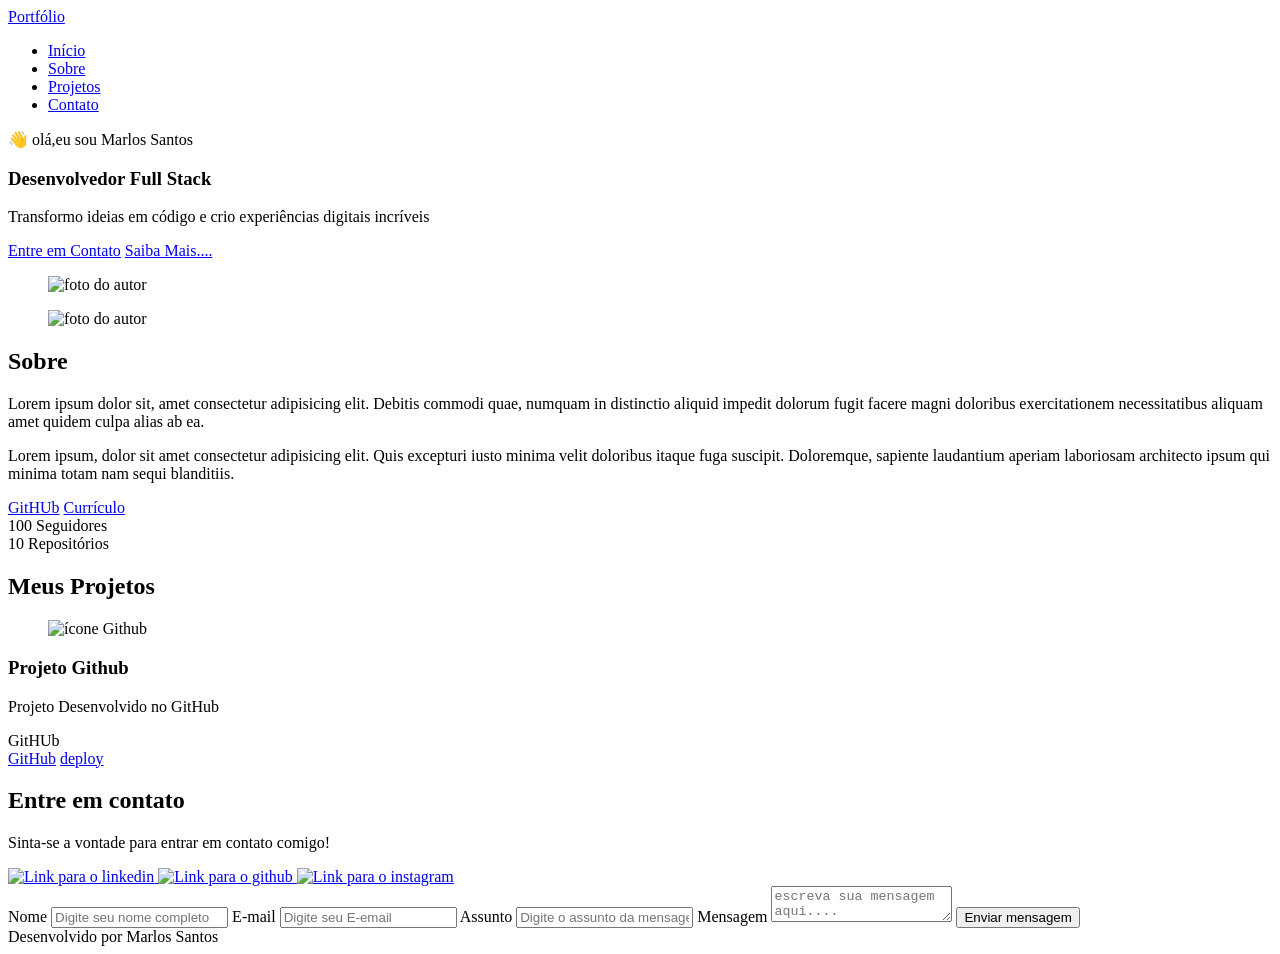
==== index.html @ 1d8e4f79 "feature: cria pagina inicial do site" ====
<!DOCTYPE html>
<html lang="pt-br">

<head>

  <meta charset="UTF-8">

  <meta name="viewport" content="width=device-width, initial-scale=1.0">

  <meta name="author" content="Generation Brasil">
  <meta name="description" content="Portfólio Marlos Santos, 
                desenvolvedor Full Stack especializado em criar experiências 
                digitais incríveis. Conheça meus projetos e entre em contato.">
  <meta name="robots" content="index, follow">

  <link rel="icon" type="image/svg+xml" href="./assets/img/favicon.svg">

  <title>Portfólio Marlos Santos</title>
</head>

<body>
  <!-- Cabeçalho da página  -->
  <header>
    <div class="menu-content">
      <!-- Titulo -->
      <a href="index.html" id="titulo">Portfólio</a>
      <!-- Menu -->
      <nav>
        <ul class="menu-list">
          <li><a href="#hero">Início</a></li>
          <li><a href="#about">Sobre</a></li>
          <li><a href="#projects">Projetos</a></li>
          <li><a href="#contact">Contato</a></li>
        </ul>
      </nav>
    </div>
  </header>
  <!-- Seção principal da página -->
  <main>
    <!-- Seção de boas vindas  -->
    <section id="hero" class="section-container hero-container">
      <article class="hero-content">
        <span> 👋 olá,eu sou Marlos Santos</span>
        <h1>Desenvolvedor Full Stack</h1>
        <p>Transformo ideias em código e crio experiências digitais incríveis</p>

        <div class="buttons-container">
          <a href="#contact" class="botao">Entre em Contato</a>
          <a href="#about" class="botao-outline">Saiba Mais....</a>
        </div>
      </article>
      <!-- Imagem -->
      <figure class="hero-imgage">
        <img src="./assets/img/avatar_dev_man.svg" alt="foto do autor" class="float-animation">
      </figure>
    </section>
    <!-- Seção sobre o autor -->
    <section id="about" class="section-container about-container">
      <figure class="about-imagem">
        <img src="./assets/img/avatar_dev_man.svg" alt="foto do autor">
      </figure>

      <article class="about content">
        <h2>Sobre</h2>
        <p>Lorem ipsum dolor sit, amet consectetur adipisicing elit. Debitis commodi quae, numquam in distinctio aliquid
          impedit dolorum fugit facere magni doloribus exercitationem necessitatibus aliquam amet quidem culpa alias ab
          ea.</p>
        <p>Lorem ipsum, dolor sit amet consectetur adipisicing elit. Quis excepturi iusto minima velit doloribus itaque
          fuga suscipit. Doloremque, sapiente laudantium aperiam laboriosam architecto ipsum qui minima totam nam sequi
          blanditiis.</p>

        <div class="about-buttons-data">
          <div class="buttons-container">
            <a href="#" target="_blank" class="botao">GitHUb</a>
            <a href="#" target="_blank" class="botao-outline"> Currículo</a>
          </div>

          <div class="data-container">
            <div class="data-item">
              <span class="data-number">100</span>
              <span class="data-label">Seguidores</span>
            </div>

            <div class="data-item">
              <span class="data-number">10</span>
              <span class="data-label">Repositórios</span>
            </div>

          </div>
        </div>
      </article>

    </section>
    <!-- seção projetos -->
    <section id="projects" class="section-container projects-container">
      <h2>Meus Projetos</h2>

      <!-- Swiper container -->

      <div class="swiper projects-swiper">
        <div class="swiper-wrapper">
          <div class="swiper-slide">
            <article class="project-card">
              <figure class="project-imagem">
                <img src="./assets/icons/languages/github.svg" alt="ícone Github">
              </figure>
              <div class="projects-content">
                <h3>Projeto Github</h3>
                <p>Projeto Desenvolvido no GitHub</p>

                <div class="projects-tag">
                  <span class="tag"> GitHUb</span>
                </div>

                <div class="projects-button">
                  <a href="#" target="_blank" class="botao botao-sm">GitHub</a>
                  <a href="#" target="_blank" class="botao-outline botao-sm">
                    deploy
                  </a>
                </div>
              </div>
            </article>
          </div>
        </div>

        <!-- BOTÕES DE NAVEGAÇÃO -->
        <div class="swiper-button-next"></div>
        <div class="swiper-button-prev"></div>

        <!-- Paginação -->
        <div class="swiper-pagination"></div>
      </div>
    </section>
    <!-- Seção formulários d contato -->
    <section id="contact" class="section-container contact-container">
      <!-- Redes sociais -->
      <article class="contact-info">
        <h2>Entre em contato</h2>
        <p>Sinta-se a vontade para entrar em contato comigo!</p>

        <div class="social-container">
          <a href="#" target="_blank" class="social-icon" aria-label="LinkedIn">
            <img src="./assets/icons/social/linkedin.svg" alt=" Link para o linkedin">
          </a>
          <a href="#" target="_blank" class="social-icon" aria-label="LinkedIn">
            <img src="./assets/icons/social/github.svg" alt=" Link para o github">
          </a>
          <a href="#" target="_blank" class="social-icon" aria-label="LinkedIn">
            <img src="./assets/icons/social/instagram.svg" alt=" Link para o instagram">
          </a>
        </div>
      </article>

      <!-- FORMULÁRIO -->
      <label for="Nome">Nome</label>
      <input type="text" id="nome" name="nome" placeholder="Digite seu nome completo">
      <span id="erro-nome"></span>

      <label for="email">E-mail</label>
      <input type="email" id="email" name="email" placeholder="Digite seu E-email">
      <span id="erro-email"></span>

      <label for="assunto">Assunto</label>
      <input type="text" id="assunto" name="assunto" placeholder="Digite o assunto da mensagem">
      <span id="erro-assunto"></span>

      <label for="mensagem">Mensagem</label>
      <textarea id="mensagem" name="mensagem" placeholder="escreva sua mensagem aqui...."></textarea>
      <span id="erro-nome"></span>

      <button class="botao" type="submit">Enviar mensagem</button>
    </section>
  </main>
  <!-- Rodapé da página -->
  <footer> Desenvolvido por Marlos Santos</footer>
</body>

</html>
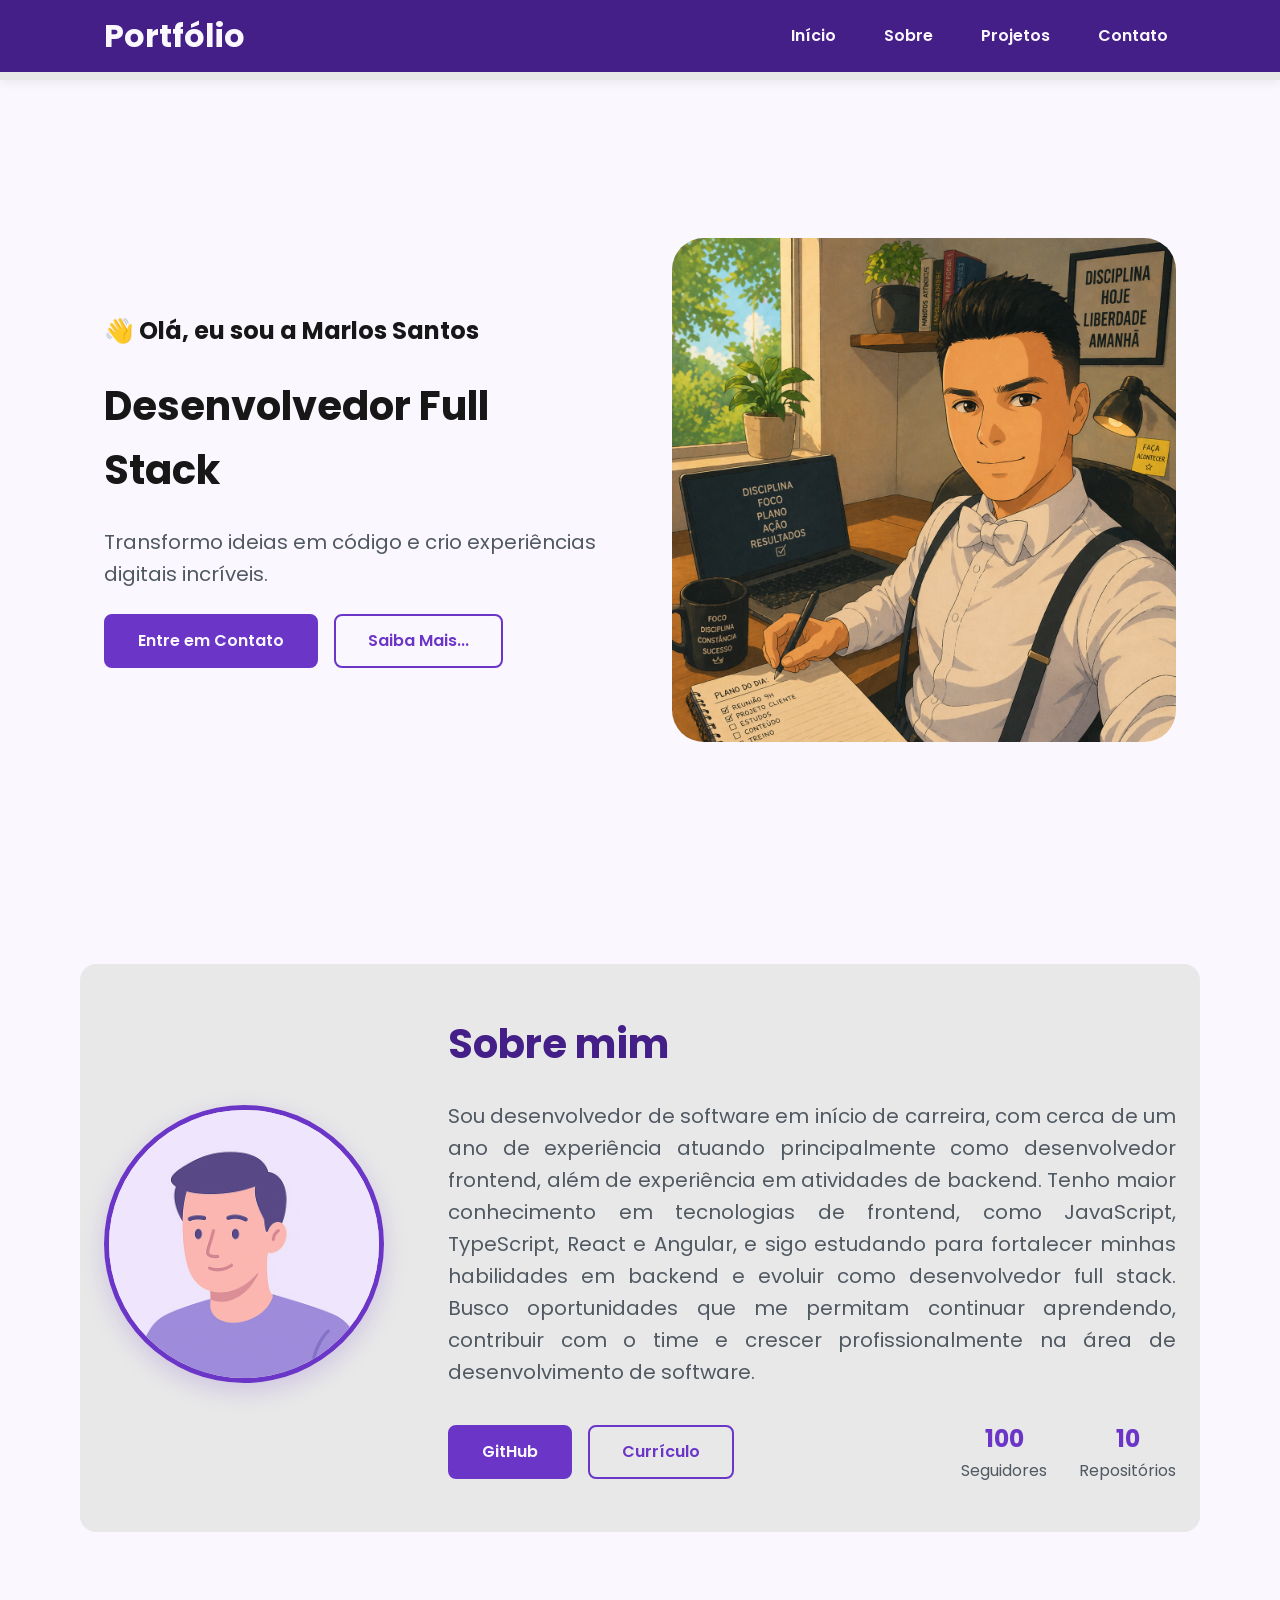
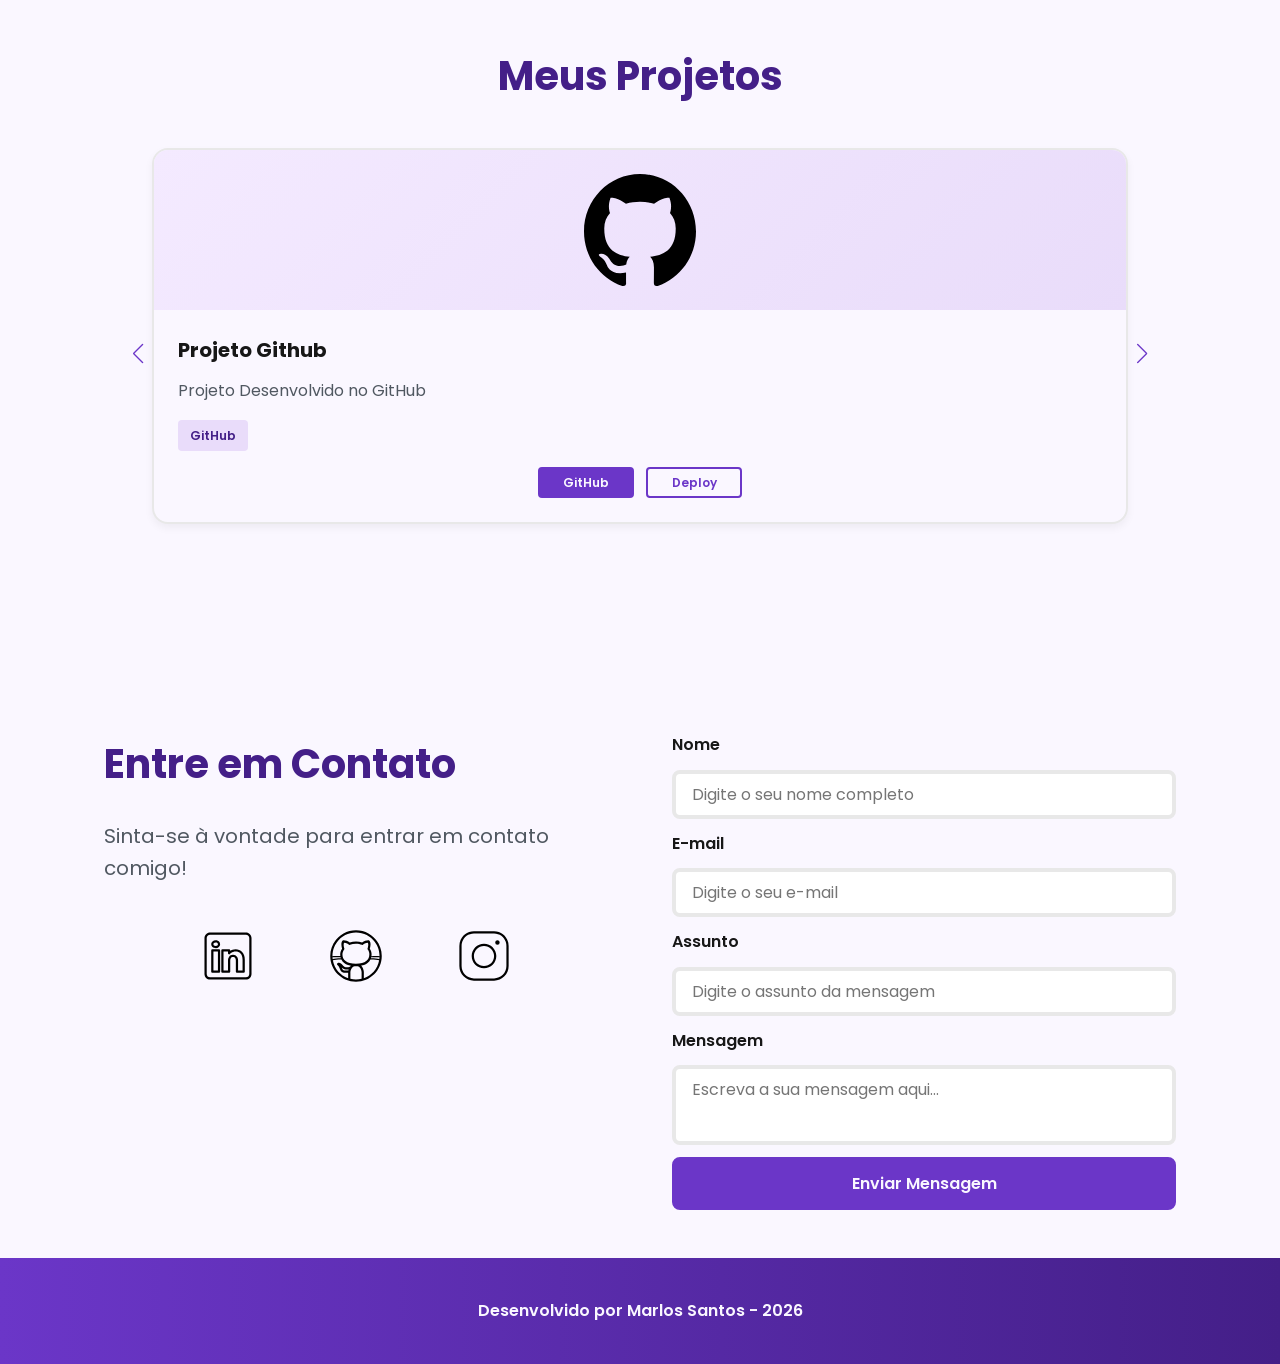
==== commit af28edc5: "styles: cria estilos da pagina" ====
--- a/index.html
+++ b/index.html
@@ -3,28 +3,43 @@
 
 <head>
 
+  <!-- Fontes do Google -->
+  <link rel="preconnect" href="https://fonts.googleapis.com">
+  <link rel="preconnect" href="https://fonts.gstatic.com" crossorigin>
+
+  <!-- Fonte do Google - Poppins -->
+  <link href="https://fonts.googleapis.com/css2?family=Poppins&display=swap" rel="stylesheet">
+
   <meta charset="UTF-8">
-
   <meta name="viewport" content="width=device-width, initial-scale=1.0">
-
   <meta name="author" content="Generation Brasil">
-  <meta name="description" content="Portfólio Marlos Santos, 
+  <meta name="description" content="Portfólio da Generation Brasil, 
                 desenvolvedor Full Stack especializado em criar experiências 
                 digitais incríveis. Conheça meus projetos e entre em contato.">
   <meta name="robots" content="index, follow">
 
   <link rel="icon" type="image/svg+xml" href="./assets/img/favicon.svg">
 
-  <title>Portfólio Marlos Santos</title>
+  <!-- SWIPER CSS -->
+  <link rel="stylesheet" href="https://cdn.jsdelivr.net/npm/swiper@11/swiper-bundle.min.css">
+
+  <!-- Link para a Folha de Estilo da Página - CSS -->
+  <link rel="stylesheet" href="./css/style.css">
+
+  <title>Marlos-Portfólio</title>
 </head>
 
+
 <body>
-  <!-- Cabeçalho da página  -->
+  <!-- Cabeçalho da Página (header) -->
   <header>
+
     <div class="menu-content">
-      <!-- Titulo -->
+
+      <!-- TÍTULO -->
       <a href="index.html" id="titulo">Portfólio</a>
-      <!-- Menu -->
+
+      <!-- MENU -->
       <nav>
         <ul class="menu-list">
           <li><a href="#hero">Início</a></li>
@@ -33,46 +48,61 @@
           <li><a href="#contact">Contato</a></li>
         </ul>
       </nav>
+
     </div>
+
   </header>
-  <!-- Seção principal da página -->
+
+  <!-- Seção Principal da Página (main) -->
   <main>
-    <!-- Seção de boas vindas  -->
+
+    <!-- Seção de Boas vindas -->
     <section id="hero" class="section-container hero-container">
+
+      <!-- BOAS VINDAS -->
       <article class="hero-content">
-        <span> 👋 olá,eu sou Marlos Santos</span>
+
+        <span>👋 Olá, eu sou a Marlos Santos</span>
         <h1>Desenvolvedor Full Stack</h1>
-        <p>Transformo ideias em código e crio experiências digitais incríveis</p>
+        <p>Transformo ideias em código e crio experiências digitais incríveis.</p>
 
         <div class="buttons-container">
           <a href="#contact" class="botao">Entre em Contato</a>
-          <a href="#about" class="botao-outline">Saiba Mais....</a>
-        </div>
+          <a href="#about" class="botao-outline">Saiba Mais...</a>
+        </div>
+
       </article>
-      <!-- Imagem -->
-      <figure class="hero-imgage">
-        <img src="./assets/img/avatar_dev_man.svg" alt="foto do autor" class="float-animation">
+
+      <!-- IMAGEM -->
+      <figure class="hero-image">
+        <img src="./assets/img/marlos.png" alt="Foto do autor." class="float-animation">
       </figure>
-    </section>
-    <!-- Seção sobre o autor -->
+
+    </section>
+
+    <!-- Seção Sobre o autor -->
     <section id="about" class="section-container about-container">
-      <figure class="about-imagem">
-        <img src="./assets/img/avatar_dev_man.svg" alt="foto do autor">
+
+      <figure class="about-image">
+        <img src="./assets/img/avatar_dev_man.svg" alt="Foto do perfil">
       </figure>
 
-      <article class="about content">
-        <h2>Sobre</h2>
-        <p>Lorem ipsum dolor sit, amet consectetur adipisicing elit. Debitis commodi quae, numquam in distinctio aliquid
-          impedit dolorum fugit facere magni doloribus exercitationem necessitatibus aliquam amet quidem culpa alias ab
-          ea.</p>
-        <p>Lorem ipsum, dolor sit amet consectetur adipisicing elit. Quis excepturi iusto minima velit doloribus itaque
-          fuga suscipit. Doloremque, sapiente laudantium aperiam laboriosam architecto ipsum qui minima totam nam sequi
-          blanditiis.</p>
+      <article class="about-content">
+        <h2>Sobre mim</h2>
+        <p>Sou desenvolvedor de software em início de carreira, com cerca de um ano de experiência atuando
+          principalmente como desenvolvedor frontend, além de experiência em atividades de backend.
+
+          Tenho maior conhecimento em tecnologias de frontend, como JavaScript, TypeScript, React e Angular, e sigo
+          estudando para fortalecer minhas habilidades em backend e evoluir como desenvolvedor full stack.
+
+          Busco oportunidades que me permitam continuar aprendendo, contribuir com o time e crescer profissionalmente na
+          área de desenvolvimento de software.</p>
+
 
         <div class="about-buttons-data">
           <div class="buttons-container">
-            <a href="#" target="_blank" class="botao">GitHUb</a>
-            <a href="#" target="_blank" class="botao-outline"> Currículo</a>
+            <a href="#" target="_blank" class="botao">GitHub</a>
+            <a href="#" target="_blank" class="botao-outline">Currículo</a>
           </div>
 
           <div class="data-container">
@@ -80,50 +110,51 @@
               <span class="data-number">100</span>
               <span class="data-label">Seguidores</span>
             </div>
-
             <div class="data-item">
               <span class="data-number">10</span>
               <span class="data-label">Repositórios</span>
             </div>
-
           </div>
         </div>
       </article>
 
     </section>
-    <!-- seção projetos -->
+
+    <!-- Seção Projetos do autor -->
     <section id="projects" class="section-container projects-container">
       <h2>Meus Projetos</h2>
 
-      <!-- Swiper container -->
-
+      <!-- Swiper Container -->
       <div class="swiper projects-swiper">
         <div class="swiper-wrapper">
           <div class="swiper-slide">
+
             <article class="project-card">
-              <figure class="project-imagem">
-                <img src="./assets/icons/languages/github.svg" alt="ícone Github">
-              </figure>
-              <div class="projects-content">
+              <div class="project-image">
+                <img src="./assets/icons/languages/github.svg" alt="Ícone GitHub" />
+              </div>
+
+              <div class="project-content">
                 <h3>Projeto Github</h3>
                 <p>Projeto Desenvolvido no GitHub</p>
-
-                <div class="projects-tag">
-                  <span class="tag"> GitHUb</span>
+                <div class="project-tags">
+                  <span class="tag">GitHub</span>
                 </div>
-
-                <div class="projects-button">
-                  <a href="#" target="_blank" class="botao botao-sm">GitHub</a>
+                <div class="project-buttons">
+                  <a href="#" target="_blank" class="botao botao-sm">
+                    GitHub
+                  </a>
                   <a href="#" target="_blank" class="botao-outline botao-sm">
-                    deploy
+                    Deploy
                   </a>
                 </div>
               </div>
+
             </article>
           </div>
         </div>
 
-        <!-- BOTÕES DE NAVEGAÇÃO -->
+        <!-- Botões de navegação -->
         <div class="swiper-button-next"></div>
         <div class="swiper-button-prev"></div>
 
@@ -131,48 +162,59 @@
         <div class="swiper-pagination"></div>
       </div>
     </section>
-    <!-- Seção formulários d contato -->
+
+    <!-- Seção Formulário de Contato e Redes Sociais -->
     <section id="contact" class="section-container contact-container">
-      <!-- Redes sociais -->
+
+      <!-- REDES SOCIAIS -->
       <article class="contact-info">
-        <h2>Entre em contato</h2>
-        <p>Sinta-se a vontade para entrar em contato comigo!</p>
+        <h2>Entre em Contato</h2>
+        <p>Sinta-se à vontade para entrar em contato comigo!</p>
 
         <div class="social-container">
           <a href="#" target="_blank" class="social-icon" aria-label="LinkedIn">
-            <img src="./assets/icons/social/linkedin.svg" alt=" Link para o linkedin">
+            <img src="./assets/icons/social/linkedin.svg" alt="Link para o Linkedin">
           </a>
-          <a href="#" target="_blank" class="social-icon" aria-label="LinkedIn">
-            <img src="./assets/icons/social/github.svg" alt=" Link para o github">
+          <a href="#" target="_blank" class="social-icon" aria-label="GitHub">
+            <img src="./assets/icons/social/github.svg" alt="Link para o GitHub">
           </a>
-          <a href="#" target="_blank" class="social-icon" aria-label="LinkedIn">
-            <img src="./assets/icons/social/instagram.svg" alt=" Link para o instagram">
+          <a href="#" target="_blank" class="social-icon" aria-label="Instagram">
+            <img src="./assets/icons/social/instagram.svg" alt="Link para o Instagram">
           </a>
         </div>
       </article>
 
       <!-- FORMULÁRIO -->
-      <label for="Nome">Nome</label>
-      <input type="text" id="nome" name="nome" placeholder="Digite seu nome completo">
-      <span id="erro-nome"></span>
-
-      <label for="email">E-mail</label>
-      <input type="email" id="email" name="email" placeholder="Digite seu E-email">
-      <span id="erro-email"></span>
-
-      <label for="assunto">Assunto</label>
-      <input type="text" id="assunto" name="assunto" placeholder="Digite o assunto da mensagem">
-      <span id="erro-assunto"></span>
-
-      <label for="mensagem">Mensagem</label>
-      <textarea id="mensagem" name="mensagem" placeholder="escreva sua mensagem aqui...."></textarea>
-      <span id="erro-nome"></span>
-
-      <button class="botao" type="submit">Enviar mensagem</button>
-    </section>
+      <form id="formulario">
+
+        <label for="nome">Nome</label>
+        <input id="nome" name="nome" type="text" placeholder="Digite o seu nome completo">
+        <span id="erro-nome"></span>
+
+        <label for="email">E-mail</label>
+        <input id="email" name="email" type="text" placeholder="Digite o seu e-mail">
+        <span id="erro-email"></span>
+
+        <label for="assunto">Assunto</label>
+        <input id="assunto" name="assunto" type="text" placeholder="Digite o assunto da mensagem">
+        <span id="erro-assunto"></span>
+
+        <label for="mensagem">Mensagem</label>
+        <textarea id="mensagem" name="mensagem" placeholder="Escreva a sua mensagem aqui..."></textarea>
+        <span id="erro-mensagem"></span>
+
+        <button class="botao" type="submit">Enviar Mensagem</button>
+      </form>
+
+    </section>
+
   </main>
-  <!-- Rodapé da página -->
-  <footer> Desenvolvido por Marlos Santos</footer>
+
+  <!-- Rodapé da Página (footer) -->
+  <footer>
+    Desenvolvido por Marlos Santos - 2026
+  </footer>
+
 </body>
 
 </html>
--- a/css/style.css
+++ b/css/style.css
@@ -0,0 +1,1046 @@
+/* ========================================
+   RESET DO NAVEGADOR
+======================================== */
+* {
+  margin: 0;
+  padding: 0;
+  box-sizing: border-box;
+  font-family: 'Poppins', sans-serif;
+  font-weight: 400;
+  text-decoration: none;
+  outline: none;
+}
+
+/* ========================================
+   VARIÁVEIS
+======================================== */
+:root {
+  /* Paleta de Cores - Purple */
+  --purple-50: #f4eaff;
+  --purple-100: #e9dcfa;
+  --purple-200: #cdb3f0;
+  --purple-300: #b186e5;
+  --purple-400: #9460db;
+  --purple-500: #6b36c8;
+  --purple-600: #5b2ca0;
+  --purple-700: #4c2177;
+  --purple-800: #441f88;
+  --purple-900: #2a0e4d;
+  --purple-950: #1a0730;
+
+  /* Cores Neutras */
+  --gray-200: #e8e8e8;
+  --gray-400: #505861;
+  --black: #171717;
+  --white: #FAF7FF;
+
+  /* Cores de Estado */
+  --error: #e63946;
+
+  /* Sombras */
+  --shadow-sm: 0 0.25rem 0.5rem rgba(0, 0, 0, 0.05);
+  --shadow-md: 0 0.25rem 0.75rem rgba(107, 54, 200, 0.3);
+  --shadow-lg: 0 0.5rem 1.5rem rgba(107, 54, 200, 0.2);
+
+  /* Espaçamentos */
+  --spacing-xs: 0.5rem;
+  --spacing-sm: 1rem;
+  --spacing-md: 1.5rem;
+  --spacing-lg: 2rem;
+  --spacing-xl: 3rem;
+  --spacing-2xl: 4rem;
+
+  /* Tamanhos de Fonte */
+  --text-sm: 0.75rem;
+  --text-base: 1rem;
+  --text-lg: 1.25rem;
+  --text-xl: 1.5rem;
+  --text-2xl: 2rem;
+  --text-3xl: 2.5rem;
+
+  /* Border Radius */
+  --radius-sm: 0.25rem;
+  --radius-md: 0.5rem;
+  --radius-lg: 1rem;
+  --radius-xl: 2rem;
+  --radius-full: 50%;
+
+  /* Animação Padrão */
+  --transition-default: all 0.3s ease;
+}
+
+/* ========================================
+   CONFIGURAÇÕES BÁSICAS
+======================================== */
+html {
+  scroll-behavior: smooth;
+}
+
+body {
+  display: flex;
+  flex-direction: column;
+  min-height: 100vh;
+  background-color: var(--white);
+  line-height: 1.6;
+  color: var(--black);
+}
+
+main {
+  flex: 1;
+}
+
+/* ========================================
+   SEÇÕES - BASE COMUM
+======================================== */
+.section-container {
+  max-width: 70rem;
+  margin: 0 auto;
+  padding: var(--spacing-xl) var(--spacing-md);
+  scroll-margin-top: 6rem;
+}
+
+/* ========================================
+   BOTÕES
+======================================== */
+
+/* Container para botões*/
+.buttons-container {
+  display: flex;
+  gap: var(--spacing-sm);
+}
+
+/* Base comum para todos os botões*/
+.botao,
+.botao-outline {
+  display: inline-block;
+  padding: 0.75rem 2rem;
+  border: 0.15rem solid transparent;
+  border-radius: var(--radius-md);
+  font-size: var(--text-base);
+  font-weight: 600;
+  text-align: center;
+  cursor: pointer;
+  transition: var(--transition-default);
+}
+
+/* Botão preenchido (primário) */
+.botao {
+  border-color: var(--purple-500);
+  background-color: var(--purple-500);
+  color: var(--white);
+}
+
+.botao:hover {
+  border-color: var(--purple-800);
+  background-color: var(--purple-800);
+  box-shadow: var(--shadow-md);
+  transform: translateY(-0.25rem);
+}
+
+/* Botão outline (secundário) */
+.botao-outline {
+  border-color: var(--purple-500);
+  background-color: transparent;
+  color: var(--purple-500);
+}
+
+.botao-outline:hover {
+  border-color: var(--purple-500);
+  background-color: var(--purple-500);
+  color: var(--white);
+  transform: translateY(-0.25rem);
+}
+
+/* Modificador para botões pequenos (usado em projetos) */
+.botao.botao-sm,
+.botao-outline.botao-sm {
+  min-width: 6rem;
+  padding: 0.25rem var(--spacing-sm);
+  border-width: 0.125rem;
+  border-radius: 0.25rem;
+  font-size: var(--text-sm);
+}
+
+/* ========================================
+   SEÇÃO HEADER - CABEÇALHO E MENU
+======================================== */
+header {
+  position: sticky;
+  top: 0;
+  z-index: 1000;
+  width: 100%;
+  height: 5rem;
+  border-bottom: var(--spacing-xs) solid var(--gray-200);
+  background-color: var(--purple-800);
+  box-shadow: var(--shadow-sm);
+}
+
+header a {
+  font-weight: 600;
+  color: var(--white);
+  transition: color 0.3s ease;
+}
+
+header a:hover {
+  color: var(--purple-100);
+}
+
+#titulo {
+  font-size: var(--text-2xl);
+  font-weight: 700;
+}
+
+.menu-content {
+  display: flex;
+  justify-content: space-between;
+  align-items: center;
+  max-width: 70rem;
+  height: 100%;
+  margin: 0 auto;
+  padding: 0 var(--spacing-md);
+}
+
+.menu-list {
+  display: flex;
+  gap: var(--spacing-lg);
+  list-style: none;
+}
+
+.menu-list a {
+  padding: var(--spacing-xs);
+}
+
+/* ========================================
+   SEÇÃO HERO
+======================================== */
+.hero-container {
+  display: flex;
+  align-items: center;
+  gap: var(--spacing-2xl);
+  min-height: calc(100vh - 5rem);
+}
+
+.hero-content {
+  display: flex;
+  flex: 1;
+  flex-direction: column;
+  gap: var(--spacing-md);
+}
+
+.hero-content span {
+  font-size: var(--text-xl);
+  font-weight: 700;
+}
+
+.hero-content h1 {
+  font-size: var(--text-3xl);
+  font-weight: 700;
+}
+
+.hero-content p,
+.about-content p,
+.contact-info p {
+  font-size: var(--text-lg);
+  color: var(--gray-400);
+}
+
+.hero-image {
+  display: flex;
+  flex: 1;
+  justify-content: center;
+}
+
+.hero-image img {
+  width: 100%;
+  max-width: 100%;
+  border-radius: var(--radius-xl);
+}
+
+/* Animação flutuante */
+@keyframes float {
+
+  0%,
+  100% {
+    transform: translateY(0);
+  }
+
+  50% {
+    transform: translateY(-1.25rem);
+  }
+}
+
+.float-animation {
+  animation: float 3s ease-in-out infinite;
+}
+
+/* ========================================
+   SEÇÃO ABOUT
+======================================== */
+.about-container {
+  display: flex;
+  align-items: center;
+  gap: var(--spacing-2xl);
+  margin: var(--spacing-2xl) auto;
+  border-radius: var(--radius-lg);
+  background-color: var(--gray-200);
+}
+
+.about-image {
+  flex: 0 0 17.5rem;
+}
+
+.about-image img {
+  width: 100%;
+  border: 0.35rem solid var(--purple-500);
+  border-radius: var(--radius-full);
+  box-shadow: var(--shadow-lg);
+}
+
+.about-content h2,
+.projects-container h2,
+.contact-info h2 {
+  margin-bottom: var(--spacing-md);
+  font-size: var(--text-3xl);
+  font-weight: 700;
+  color: var(--purple-800);
+}
+
+.about-content p {
+  margin-bottom: var(--spacing-sm);
+  text-align: justify;
+}
+
+.about-buttons-data {
+  display: flex;
+  justify-content: space-between;
+  align-items: center;
+  gap: var(--spacing-lg);
+  margin-top: var(--spacing-lg);
+}
+
+.about-buttons-data .botao {
+  margin-right: auto;
+}
+
+.data-container {
+  display: flex;
+  gap: var(--spacing-lg);
+  margin-top: 0;
+}
+
+.data-item {
+  display: flex;
+  flex-direction: column;
+  align-items: center;
+}
+
+.data-number {
+  font-size: var(--text-xl);
+  font-weight: 700;
+  text-align: center;
+  color: var(--purple-500);
+}
+
+.data-label {
+  font-size: var(--text-base);
+  text-align: center;
+  color: var(--gray-400);
+}
+
+/* ========================================
+   SEÇÃO PROJECTS
+======================================== */
+.projects-container {
+  scroll-margin-top: 3rem;
+  margin: var(--spacing-2xl) auto;
+  text-align: center;
+}
+
+.projects-swiper {
+  position: relative;
+  width: 100%;
+  padding: var(--spacing-sm) var(--spacing-xl) var(--spacing-xl);
+  overflow: hidden;
+}
+
+/* Card de projetos */
+.project-card {
+  display: flex;
+  flex-direction: column;
+  width: 100%;
+  height: 100%;
+  border: 0.15rem solid var(--gray-200);
+  border-radius: var(--radius-lg);
+  background-color: var(--white);
+  box-shadow: var(--shadow-sm);
+  overflow: hidden;
+  transition: var(--transition-default);
+}
+
+.project-card:hover {
+  box-shadow: var(--shadow-lg);
+}
+
+.project-image {
+  display: flex;
+  align-items: center;
+  justify-content: center;
+  width: 100%;
+  height: 10rem;
+  background: linear-gradient(135deg, var(--purple-50) 0%, var(--purple-100) 100%);
+}
+
+.project-image img {
+  width: 75%;
+  height: 75%;
+  max-width: 7rem;
+  max-height: 7rem;
+  object-fit: contain;
+  transition: transform 0.3s ease;
+}
+
+.project-content {
+  display: flex;
+  flex: 1;
+  flex-direction: column;
+  padding: var(--spacing-md);
+  text-align: left;
+}
+
+.project-content h3 {
+  margin-bottom: 0.75rem;
+  font-size: var(--text-lg);
+  font-weight: 700;
+}
+
+.project-content p {
+  flex: 1;
+  margin-bottom: var(--spacing-sm);
+  font-size: var(--text-base);
+  color: var(--gray-400);
+}
+
+/* Tags de Tecnologias */
+.project-tags {
+  display: flex;
+  flex-wrap: wrap;
+  gap: var(--spacing-xs);
+}
+
+.tag {
+  padding: 0.375rem 0.75rem;
+  border-radius: var(--radius-sm);
+  background-color: var(--purple-100);
+  font-size: var(--text-sm);
+  font-weight: 600;
+  color: var(--purple-800);
+}
+
+/* Container - Botões do Card */
+.project-buttons {
+  display: flex;
+  justify-content: center;
+  align-items: center;
+  gap: 0.75rem;
+  margin-top: var(--spacing-sm);
+}
+
+/* ========================================
+   SEÇÃO PROJECTS - CARROSSEL (SWIPER)
+======================================== */
+.swiper-wrapper {
+  align-items: stretch;
+}
+
+.swiper-slide {
+  display: flex;
+  height: auto;
+}
+
+/* Botões do Swiper (navegação) */
+.swiper-button-next,
+.swiper-button-prev {
+  width: 3rem;
+  height: 3rem;
+}
+
+.swiper-button-next:after,
+.swiper-button-prev:after {
+  font-size: var(--text-lg);
+  color: var(--purple-500);
+}
+
+.swiper-button-next:hover:after,
+.swiper-button-prev:hover:after {
+  color: var(--purple-800);
+}
+
+/* Indicadores de paginação */
+.swiper-pagination-bullet {
+  width: 0.75rem;
+  height: 0.75rem;
+  background-color: var(--gray-200);
+  opacity: 1;
+}
+
+.swiper-pagination-bullet-active {
+  width: var(--spacing-lg);
+  border-radius: var(--radius-sm);
+  background-color: var(--purple-500);
+}
+
+/* ========================================
+   SEÇÃO CONTACT
+======================================== */
+.contact-container {
+  display: grid;
+  grid-template-columns: 1fr 1fr;
+  gap: var(--spacing-2xl);
+}
+
+/* Redes Sociais */
+.contact-info h2 {
+  margin-bottom: var(--spacing-md);
+}
+
+.contact-info p {
+  margin-bottom: var(--spacing-lg);
+}
+
+.social-container {
+  display: flex;
+  justify-content: center;
+  gap: var(--spacing-xl);
+}
+
+.social-icon {
+  width: 5rem;
+  height: 5rem;
+  padding: 0.75rem;
+  border-radius: var(--radius-md);
+  transition: var(--transition-default);
+}
+
+.social-icon img {
+  width: 100%;
+  filter: brightness(0) saturate(100%);
+  transition: filter 0.3s ease;
+}
+
+.social-icon:hover img {
+  filter: brightness(0) saturate(100%) invert(42%) sepia(93%) saturate(1352%) hue-rotate(243deg) brightness(79%) contrast(91%);
+}
+
+/* Formulário */
+form {
+  display: flex;
+  flex-direction: column;
+  gap: 0.75rem;
+}
+
+form label {
+  font-size: var(--text-base);
+  font-weight: 600;
+}
+
+form input,
+form textarea {
+  width: 100%;
+  padding: 0.5rem var(--spacing-sm);
+  border: 0.25rem solid var(--gray-200);
+  border-radius: var(--radius-md);
+  font-family: inherit;
+  font-size: var(--text-base);
+  transition: border-color 0.3s ease;
+}
+
+form input:focus,
+form textarea:focus {
+  border-color: var(--purple-500);
+  outline: none;
+}
+
+form textarea {
+  min-height: 5rem;
+  resize: none;
+}
+
+form span {
+  margin-top: -0.75rem;
+  font-size: var(--text-sm);
+  color: var(--error);
+}
+
+/* ========================================
+   SEÇÃO FOOTER - RODAPÉ
+======================================== */
+footer {
+  padding: 2.5rem;
+  background: linear-gradient(to right, var(--purple-500), var(--purple-800));
+  font-weight: 600;
+  text-align: center;
+  color: var(--white);
+}
+
+/* ========================================
+   PÁGINA SUCCESS
+======================================== */
+.success-container {
+  display: flex;
+  flex-direction: column;
+  justify-content: center;
+  align-items: center;
+  width: 100%;
+  min-height: calc(100vh - 12.5rem);
+  padding: var(--spacing-xl) var(--spacing-md);
+}
+
+.success-content {
+  display: flex;
+  flex-direction: column;
+  align-items: center;
+  gap: var(--spacing-md);
+  max-width: 37.5rem;
+  text-align: center;
+}
+
+.success-content h1 {
+  font-size: var(--text-3xl);
+  font-weight: 700;
+  color: var(--purple-800);
+}
+
+.success-content h2 {
+  font-size: var(--text-lg);
+  color: var(--gray-400);
+}
+
+.success-icon {
+  display: flex;
+  align-items: center;
+  justify-content: center;
+  width: 7.5rem;
+  height: 7.5rem;
+  border-radius: var(--radius-full);
+  background-color: var(--purple-100);
+}
+
+.success-icon img {
+  width: 6rem;
+  height: 6rem;
+  filter: brightness(0) saturate(100%) invert(11%) sepia(69%) saturate(3759%) hue-rotate(256deg) brightness(101%) contrast(96%);
+}
+
+/* ========================================
+   RESPONSIVIDADE - TABLETS (até 1024px)
+======================================== */
+
+@media screen and (max-width: 1024px) {
+
+  /* Layout */
+  .section-container {
+    padding: var(--spacing-lg) var(--spacing-md);
+  }
+
+  /* Tipografia */
+  .section-container h1 {
+    font-size: var(--text-3xl);
+  }
+
+  .section-container h2 {
+    font-size: var(--text-2xl);
+  }
+
+  .section-container p {
+    font-size: var(--text-base);
+  }
+
+  .section-container span {
+    font-size: var(--text-lg);
+  }
+
+  .success-content h1 {
+    font-size: var(--text-3xl);
+  }
+
+  .success-content h2 {
+    font-size: var(--text-lg);
+  }
+
+  /* Header */
+  #titulo {
+    font-size: var(--text-xl);
+  }
+
+  /* Header - Oculta menu em telas pequenas */
+  @media (max-width: 768px) {
+    .menu-list {
+      display: none;
+    }
+  }
+
+  /* Hero */
+  .hero-container {
+    flex-direction: column-reverse;
+    gap: var(--spacing-lg);
+    min-height: 60vh;
+    text-align: center;
+  }
+
+  .hero-content,
+  .hero-image {
+    width: 90%;
+  }
+
+  .hero-image img {
+    object-fit: cover;
+  }
+
+  .buttons-container {
+    justify-content: center;
+    width: 100%;
+  }
+
+  .hero-container .botao,
+  .hero-container .botao-outline {
+    padding: 0.75rem 1.5rem;
+    font-size: var(--text-base);
+    white-space: nowrap;
+  }
+
+  /* About */
+  .about-container {
+    flex-direction: column;
+    gap: var(--spacing-md);
+    margin: var(--spacing-lg);
+    padding: var(--spacing-lg);
+  }
+
+  .about-image {
+    flex: 0 0 auto;
+    width: 100%;
+    display: flex;
+    justify-content: center;
+  }
+
+  .about-image img {
+    max-width: 16rem;
+    width: 100%;
+  }
+
+  .about-content {
+    width: 100%;
+  }
+
+  .about-buttons-data {
+    flex-direction: column;
+    gap: var(--spacing-md);
+    align-items: stretch;
+  }
+
+  .about-buttons-data .botao {
+    margin-right: 0;
+  }
+
+  .data-container {
+    justify-content: center;
+    width: 100%;
+  }
+
+  /* Projects */
+  .projects-container {
+    margin: var(--spacing-lg) auto 0;
+  }
+
+  .projects-swiper {
+    margin: 0;
+    padding: var(--spacing-sm) var(--spacing-lg) 2.5rem;
+  }
+
+  .project-card {
+    width: 100%;
+    height: 30rem;
+    min-height: 30rem;
+    max-height: 30rem;
+    max-width: 100%;
+  }
+
+  .project-content {
+    display: flex;
+    flex-direction: column;
+    justify-content: space-between;
+    height: 100%;
+  }
+
+  .project-content p {
+    flex: 1;
+    overflow: hidden;
+  }
+
+  .project-tags {
+    min-height: 2.5rem;
+    align-items: flex-start;
+  }
+
+  .swiper-wrapper {
+    align-items: stretch;
+  }
+
+  .swiper-slide {
+    display: flex;
+    justify-content: center;
+    align-items: stretch;
+    height: auto;
+  }
+
+  .swiper-button-next,
+  .swiper-button-prev {
+    display: none;
+  }
+
+  /* Contact */
+  .contact-container {
+    grid-template-columns: 1fr;
+    gap: var(--spacing-lg);
+    width: 90%;
+    margin: 0 auto;
+  }
+
+  /* Success Page */
+  .success-container {
+    padding: var(--spacing-xl) var(--spacing-md);
+    min-height: calc(100vh - 10rem);
+  }
+
+  .success-content {
+    gap: var(--spacing-lg);
+    max-width: 35rem;
+  }
+
+  .success-icon {
+    width: 6rem;
+    height: 6rem;
+  }
+
+  .success-icon img {
+    width: 5rem;
+    height: 5rem;
+  }
+}
+
+/* ========================================
+   RESPONSIVIDADE - MOBILE (até 480px)
+======================================== */
+
+@media screen and (max-width: 480px) {
+
+  /* Layout */
+  .section-container {
+    padding: var(--spacing-md) var(--spacing-sm);
+  }
+
+  /* Tipografia Mobile */
+  .section-container h1 {
+    font-size: var(--text-xl);
+  }
+
+  .section-container h2 {
+    font-size: var(--text-xl);
+  }
+
+  .section-container p {
+    font-size: var(--text-base);
+  }
+
+  .section-container span {
+    font-size: var(--text-lg);
+  }
+
+  .success-content h1 {
+    font-size: var(--text-xl);
+  }
+
+  .success-content h2 {
+    font-size: var(--text-base);
+  }
+
+  /* Header */
+  #titulo {
+    font-size: var(--text-xl);
+  }
+
+  .menu-list {
+    display: none;
+  }
+
+  /* Hero */
+  .hero-container {
+    gap: var(--spacing-sm);
+  }
+
+  .hero-content {
+    gap: var(--spacing-xs);
+    width: 100%;
+  }
+
+  .buttons-container {
+    flex-direction: column;
+    gap: 0.75rem;
+    width: 100%;
+  }
+
+  .buttons-container .botao,
+  .buttons-container .botao-outline {
+    width: 100%;
+  }
+
+  .hero-container .botao,
+  .hero-container .botao-outline {
+    padding: 0.75rem 1rem;
+    font-size: var(--text-base);
+    white-space: nowrap;
+  }
+
+  .hero-image {
+    width: 100%;
+  }
+
+  .hero-image img {
+    max-width: 20rem;
+  }
+
+  /* About */
+  .about-container {
+    margin: var(--spacing-lg) 0.5rem;
+    padding: var(--spacing-md);
+  }
+
+  .about-image img {
+    max-width: 14rem;
+  }
+
+  .about-buttons-data .botao,
+  .about-buttons-data .botao-outline {
+    width: 100%;
+    padding: 0.75rem var(--spacing-lg);
+    font-size: var(--text-base);
+    text-align: center;
+  }
+
+  .data-number {
+    font-size: var(--text-lg);
+  }
+
+  .data-label {
+    font-size: var(--text-sm);
+  }
+
+  /* Projects */
+  .projects-container {
+    margin: var(--spacing-lg) auto 0;
+  }
+
+  .projects-swiper {
+    position: relative;
+    margin: 0;
+    padding: var(--spacing-sm) 0 2rem 0;
+    overflow: visible;
+  }
+
+  .project-card {
+    width: 100%;
+    height: 20rem;
+    max-width: 20rem;
+  }
+
+  .project-image {
+    height: 10rem;
+  }
+
+  .project-content {
+    padding: var(--spacing-md);
+  }
+
+  .project-content h3 {
+    font-size: var(--text-lg);
+  }
+
+  .project-content p {
+    font-size: var(--text-base);
+  }
+
+  /* Contact */
+  .contact-container {
+    width: 100%;
+  }
+
+  .contact-info p {
+    margin-bottom: var(--spacing-md);
+  }
+
+  .social-container {
+    flex-wrap: wrap;
+    gap: var(--spacing-lg);
+    margin-bottom: var(--spacing-xs);
+  }
+
+  .social-icon {
+    width: 4rem;
+    height: 4rem;
+  }
+
+  /* Formulário */
+  form {
+    gap: var(--spacing-sm);
+  }
+
+  form label {
+    font-size: var(--text-base);
+  }
+
+  form input,
+  form textarea {
+    padding: 0.75rem;
+    font-size: var(--text-base);
+  }
+
+  form button {
+    padding: 0.75rem var(--spacing-md);
+    font-size: var(--text-base);
+  }
+
+  /* Footer */
+  footer {
+    padding: var(--spacing-md) var(--spacing-sm);
+    font-size: var(--text-sm);
+  }
+
+  /* Success Page */
+  .success-container {
+    padding: var(--spacing-lg) var(--spacing-sm);
+    min-height: calc(100vh - 8rem);
+  }
+
+  .success-content {
+    gap: var(--spacing-md);
+    max-width: 100%;
+    padding: 0 var(--spacing-sm);
+  }
+
+  .success-icon {
+    width: 5rem;
+    height: 5rem;
+  }
+
+  .success-icon img {
+    width: 4rem;
+    height: 4rem;
+  }
+
+  .success-content .botao {
+    width: 100%;
+    max-width: 20rem;
+    padding: 0.75rem var(--spacing-lg);
+  }
+
+}
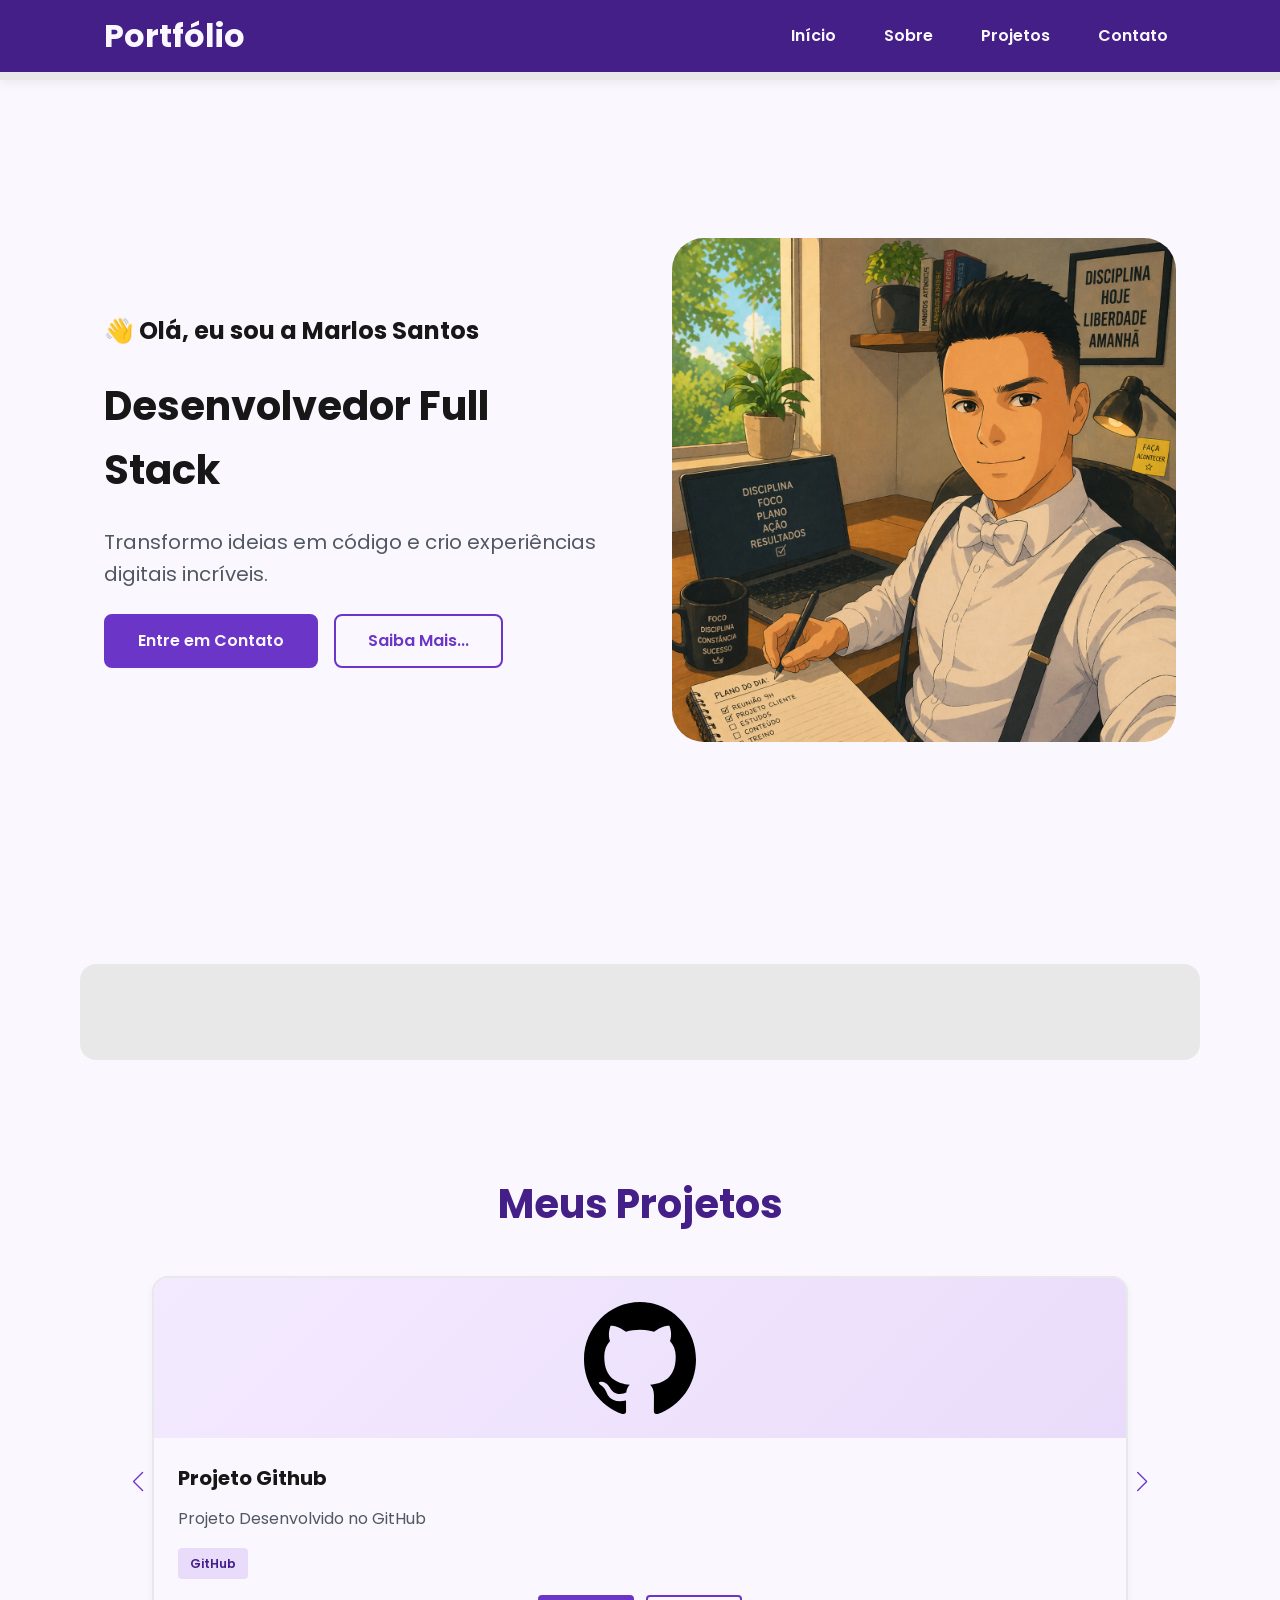
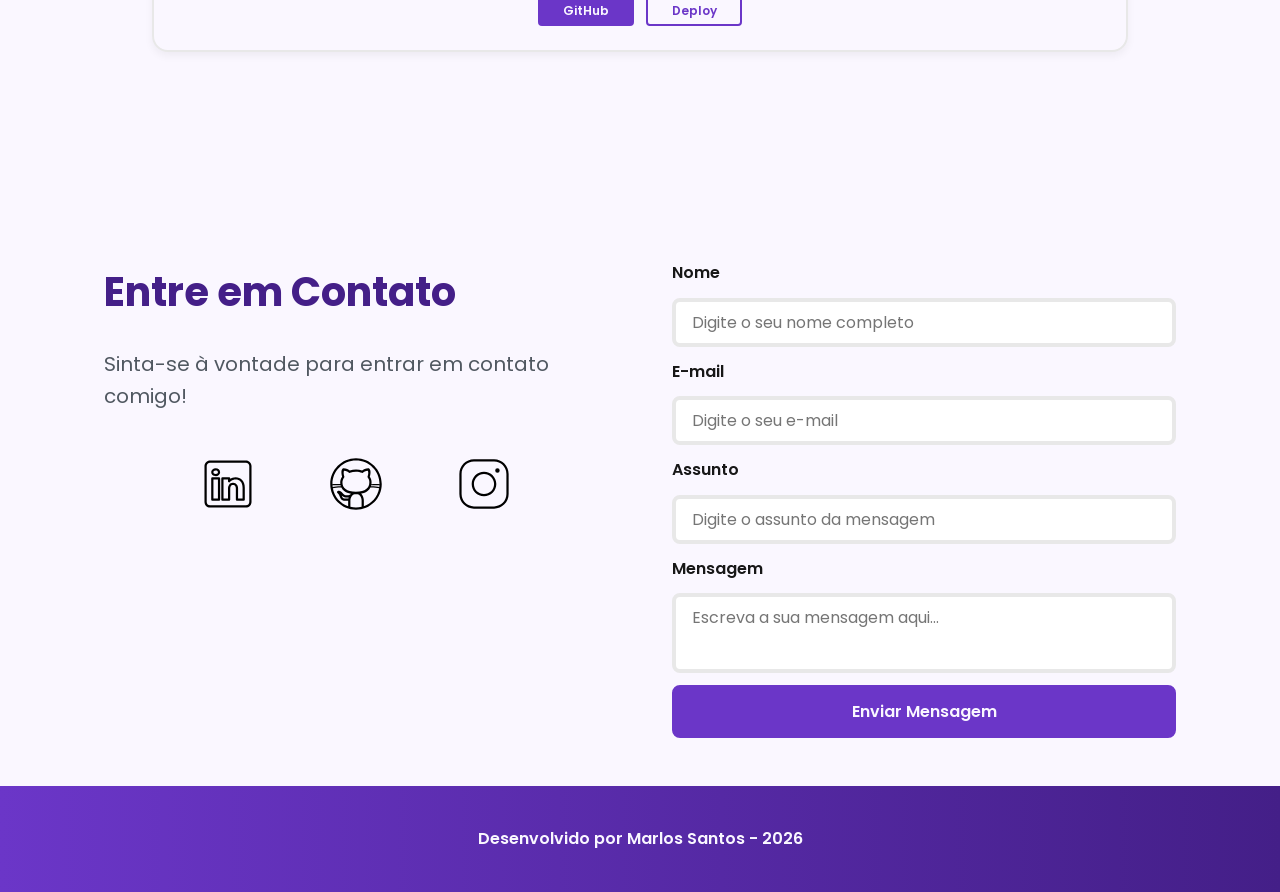
==== commit bdb7ba57: "feature:cria função para buscar dados na api github, para completar infomações da sessão about de fo" ====
--- a/index.html
+++ b/index.html
@@ -83,40 +83,7 @@
     <!-- Seção Sobre o autor -->
     <section id="about" class="section-container about-container">
 
-      <figure class="about-image">
-        <img src="./assets/img/avatar_dev_man.svg" alt="Foto do perfil">
-      </figure>
 
-      <article class="about-content">
-        <h2>Sobre mim</h2>
-        <p>Sou desenvolvedor de software em início de carreira, com cerca de um ano de experiência atuando
-          principalmente como desenvolvedor frontend, além de experiência em atividades de backend.
-
-          Tenho maior conhecimento em tecnologias de frontend, como JavaScript, TypeScript, React e Angular, e sigo
-          estudando para fortalecer minhas habilidades em backend e evoluir como desenvolvedor full stack.
-
-          Busco oportunidades que me permitam continuar aprendendo, contribuir com o time e crescer profissionalmente na
-          área de desenvolvimento de software.</p>
-
-
-        <div class="about-buttons-data">
-          <div class="buttons-container">
-            <a href="#" target="_blank" class="botao">GitHub</a>
-            <a href="#" target="_blank" class="botao-outline">Currículo</a>
-          </div>
-
-          <div class="data-container">
-            <div class="data-item">
-              <span class="data-number">100</span>
-              <span class="data-label">Seguidores</span>
-            </div>
-            <div class="data-item">
-              <span class="data-number">10</span>
-              <span class="data-label">Repositórios</span>
-            </div>
-          </div>
-        </div>
-      </article>
 
     </section>
 
@@ -215,6 +182,7 @@
     Desenvolvido por Marlos Santos - 2026
   </footer>
 
+  <script src="./assets/js/script.js"></script>
 </body>
 
 </html>
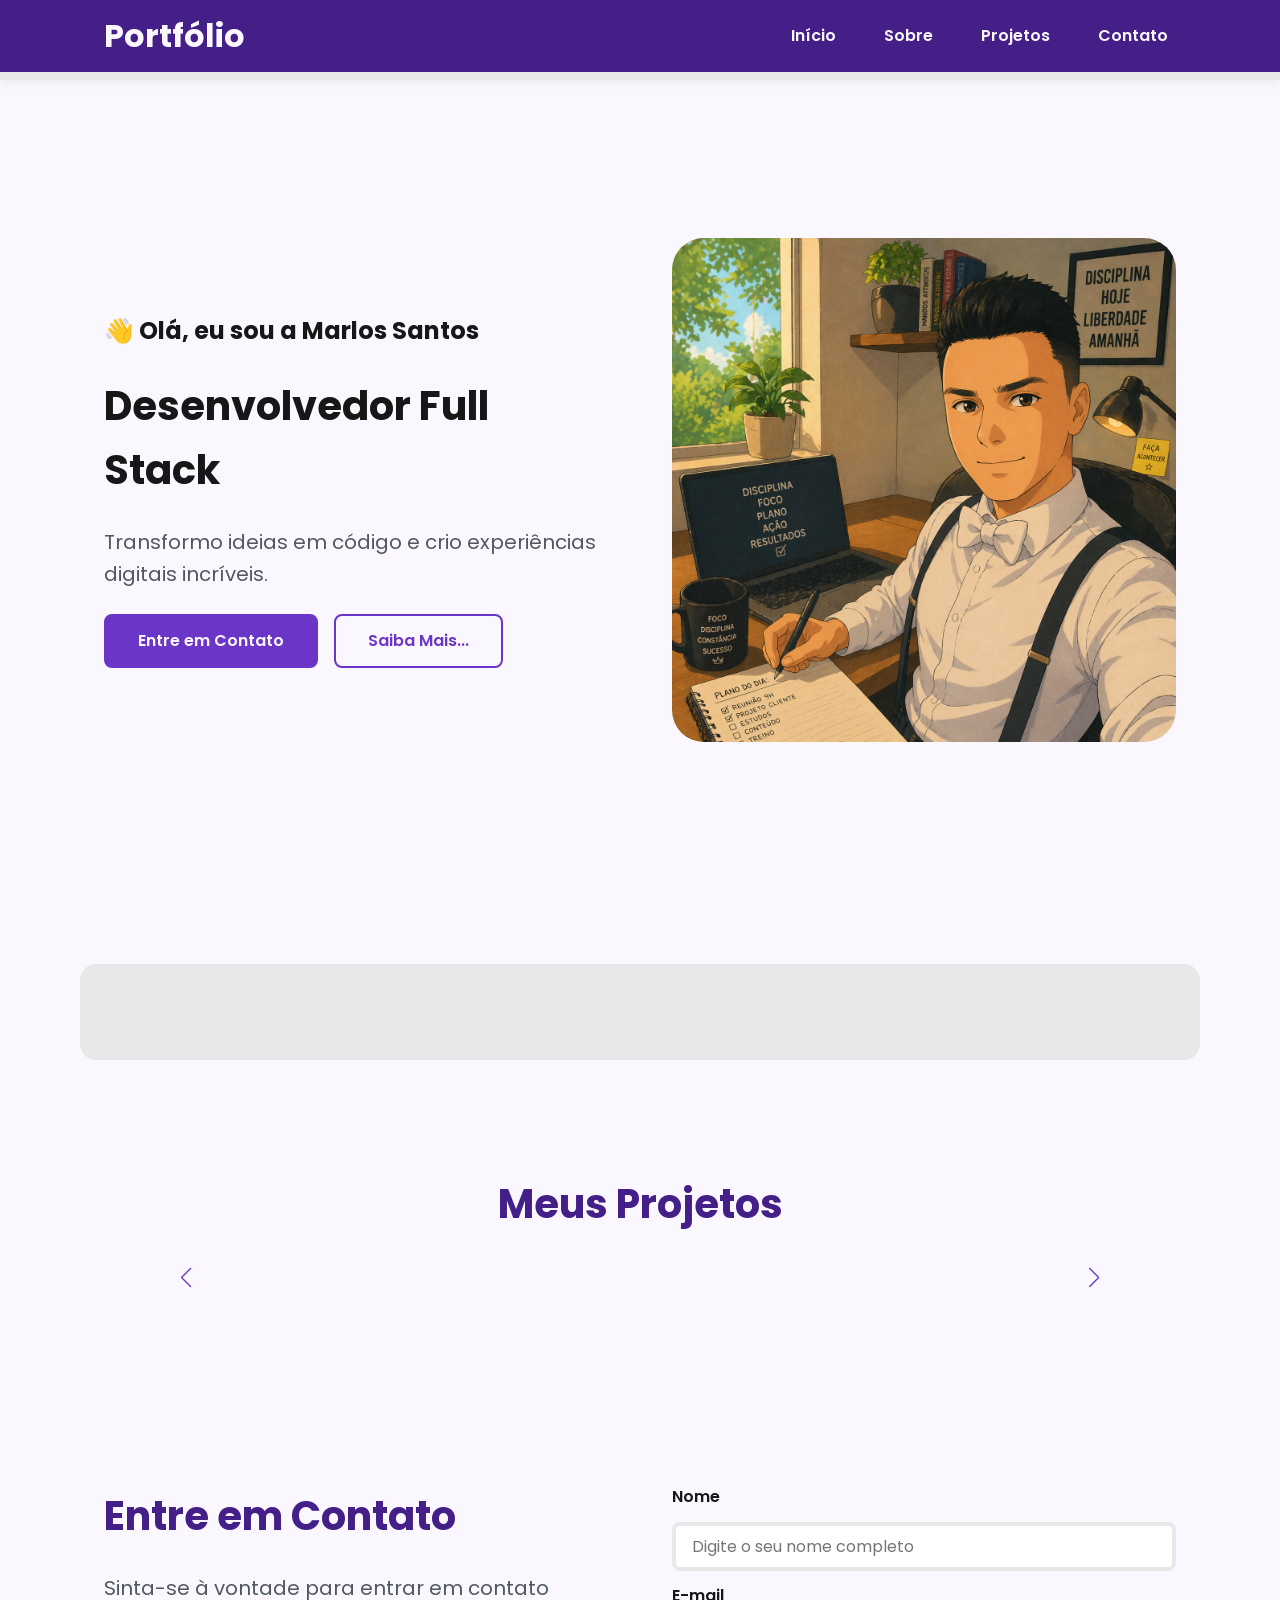
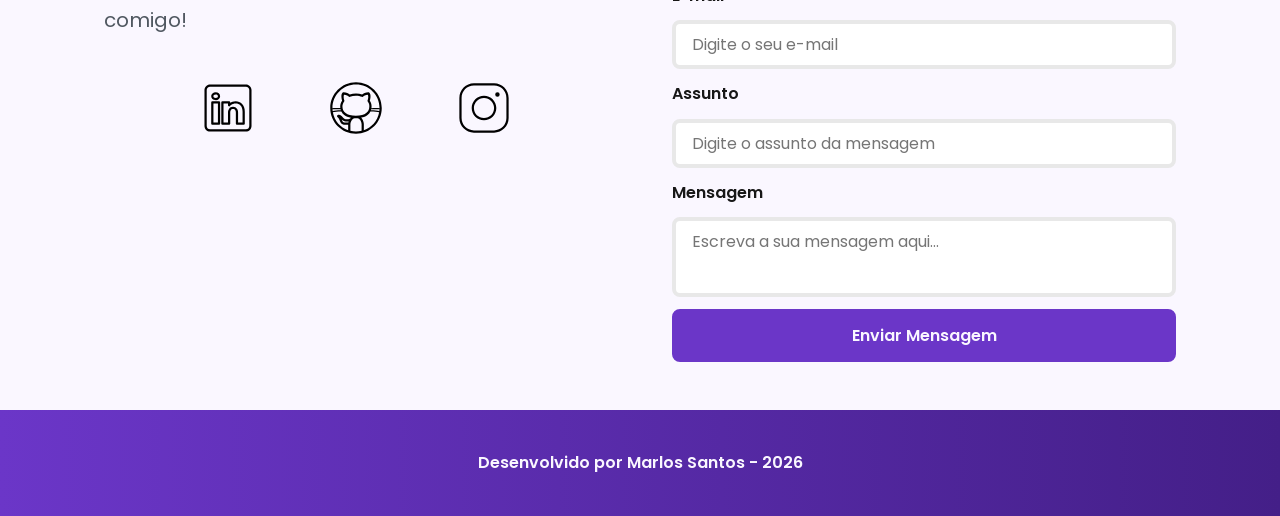
==== commit 09953217: "feat:add wiper ao site validacao de compos de formulario, e acao de envio de formulario." ====
--- a/index.html
+++ b/index.html
@@ -84,7 +84,6 @@
     <section id="about" class="section-container about-container">
 
 
-
     </section>
 
     <!-- Seção Projetos do autor -->
@@ -94,40 +93,15 @@
       <!-- Swiper Container -->
       <div class="swiper projects-swiper">
         <div class="swiper-wrapper">
-          <div class="swiper-slide">
 
-            <article class="project-card">
-              <div class="project-image">
-                <img src="./assets/icons/languages/github.svg" alt="Ícone GitHub" />
-              </div>
 
-              <div class="project-content">
-                <h3>Projeto Github</h3>
-                <p>Projeto Desenvolvido no GitHub</p>
-                <div class="project-tags">
-                  <span class="tag">GitHub</span>
-                </div>
-                <div class="project-buttons">
-                  <a href="#" target="_blank" class="botao botao-sm">
-                    GitHub
-                  </a>
-                  <a href="#" target="_blank" class="botao-outline botao-sm">
-                    Deploy
-                  </a>
-                </div>
-              </div>
+          <!-- Botões de navegação -->
+          <div class="swiper-button-next"></div>
+          <div class="swiper-button-prev"></div>
 
-            </article>
-          </div>
+          <!-- Paginação -->
+          <div class="swiper-pagination"></div>
         </div>
-
-        <!-- Botões de navegação -->
-        <div class="swiper-button-next"></div>
-        <div class="swiper-button-prev"></div>
-
-        <!-- Paginação -->
-        <div class="swiper-pagination"></div>
-      </div>
     </section>
 
     <!-- Seção Formulário de Contato e Redes Sociais -->
@@ -152,11 +126,14 @@
       </article>
 
       <!-- FORMULÁRIO -->
-      <form id="formulario">
+      <form id="formulario" action="https://formsubmit.co/4a4ca02be94c209bc5d765820bf63358" method="POST">
+        <input type="hidden" name="_next" value="http://localhost:5500/success.html">
+        <input type="hidden" name="_captcha" value="false">
 
         <label for="nome">Nome</label>
         <input id="nome" name="nome" type="text" placeholder="Digite o seu nome completo">
         <span id="erro-nome"></span>
+
 
         <label for="email">E-mail</label>
         <input id="email" name="email" type="text" placeholder="Digite o seu e-mail">
@@ -171,8 +148,8 @@
         <span id="erro-mensagem"></span>
 
         <button class="botao" type="submit">Enviar Mensagem</button>
+
       </form>
-
     </section>
 
   </main>
@@ -181,6 +158,8 @@
   <footer>
     Desenvolvido por Marlos Santos - 2026
   </footer>
+  <!-- SWIPER JS -->
+  <script src="https://cdn.jsdelivr.net/npm/swiper@11/swiper-bundle.min.js"></script>
 
   <script src="./assets/js/script.js"></script>
 </body>
